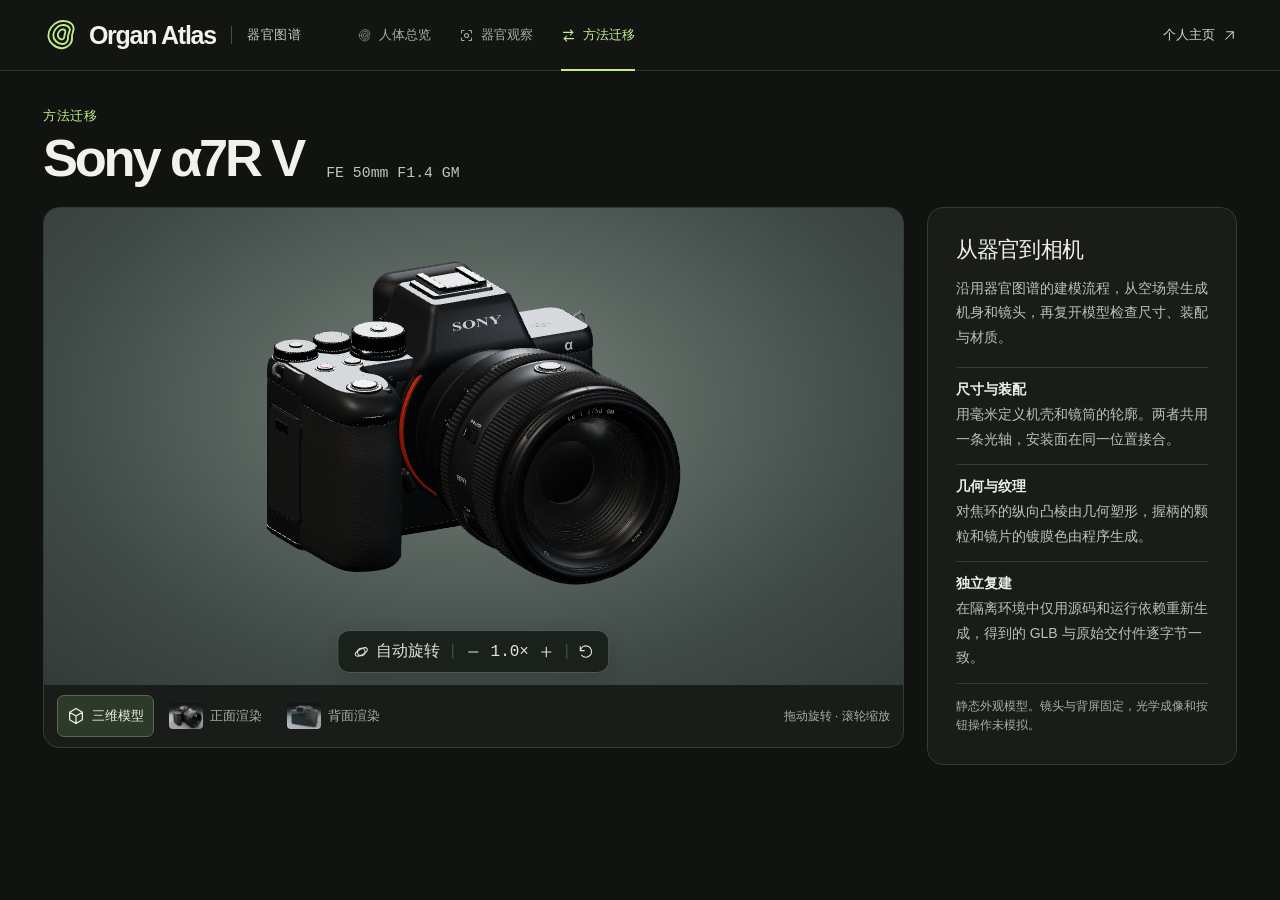
==== method-transfer.html @ c72a72d2 "Add method transfer exhibit with Sony Alpha 7R V camera" ====
<!doctype html>
<html lang="zh-CN">
<head>
  <meta charset="utf-8">
  <meta name="viewport" content="width=device-width, initial-scale=1">
  <meta name="theme-color" content="#111412">
  <meta name="description" content="在 Organ Atlas 旋转查看 Sony α7R V，了解器官模型的程序化建模方法如何用于相机外观。">
  <link rel="icon" type="image/svg+xml" href="./favicon.svg">
  <title>方法迁移 · Sony α7R V · Organ Atlas</title>
  <link rel="stylesheet" href="./style.css">
  <link rel="stylesheet" href="./body.css">
  <link rel="stylesheet" href="./method-transfer.css">
  <script type="importmap">{"imports":{"three":"./vendor/three/three.module.min.js"}}</script>
</head>
<body>
  <a class="skip-link" href="#transfer-main">进入相机展示</a>
  <svg class="symbols" aria-hidden="true" xmlns="http://www.w3.org/2000/svg"><defs>
    <symbol id="i-brand" viewBox="0 0 40 40"><path d="M6 20.5c0-5.9 4.4-12.6 10.8-15.1 5.6-2.2 14.2-.6 16.8 4.9 2 4.2-2 7.2-1.4 12.3.7 6.5-4.3 11.4-10.3 12.1C14.6 35.5 6 28.3 6 20.5Z"/><path d="M11.4 20c.3-5 4.2-10 9.1-10.9 4.4-.8 9.2 1.1 9.3 4.8.1 3.1-2.6 5.4-2 9.1.5 3.7-2.6 6.9-6.3 7-5.1.2-10.4-5.1-10.1-10Z"/><path d="M16.5 19.4c.5-3.4 3.6-6.1 6.3-5.5 2.5.6 2.4 2.7 1.5 4.9-1 2.3-.1 4.2-1.8 5.5-2.4 1.9-6.6-1.3-6-4.9Z"/></symbol>
    <symbol id="i-scan" viewBox="0 0 24 24"><path d="M8 4H5a1 1 0 0 0-1 1v3m12-4h3a1 1 0 0 1 1 1v3M4 16v3a1 1 0 0 0 1 1h3m8 0h3a1 1 0 0 0 1-1v-3"/><circle cx="12" cy="12" r="3.3"/></symbol>
    <symbol id="i-transfer" viewBox="0 0 24 24"><path d="M4 7h15m-4-4 4 4-4 4M20 17H5m4 4-4-4 4-4"/></symbol>
    <symbol id="i-external" viewBox="0 0 24 24"><path d="M6 18 18 6M7.5 6H18v10.5"/></symbol>
    <symbol id="i-cube" viewBox="0 0 24 24"><path d="m12 2 8.5 5v10L12 22l-8.5-5V7L12 2Zm0 10 8.5-5M12 12 3.5 7m8.5 5v10"/></symbol>
    <symbol id="i-orbit" viewBox="0 0 24 24"><ellipse cx="12" cy="12" rx="10" ry="4.3" transform="rotate(-30 12 12)"/><circle cx="12" cy="12" r="5.7"/></symbol>
    <symbol id="i-pause" viewBox="0 0 24 24"><path d="M8 5v14m8-14v14" stroke-width="3"/></symbol>
    <symbol id="i-minus" viewBox="0 0 24 24"><path d="M5 12h14"/></symbol>
    <symbol id="i-plus" viewBox="0 0 24 24"><path d="M5 12h14m-7-7v14"/></symbol>
    <symbol id="i-reset" viewBox="0 0 24 24"><path d="M3 10a8.5 8.5 0 1 1 2 7M3 4v6h6"/></symbol>
  </defs></svg>
  <header class="site-header"><div class="header-inner">
    <a class="brand" href="./#collection" aria-label="Organ Atlas 器官图谱，返回人体总览">
      <span class="brand-mark"><svg aria-hidden="true"><use href="#i-brand"/></svg></span>
      <span class="wordmark">Organ Atlas</span><span class="brand-cn">器官图谱</span>
    </a>
    <nav class="navigation" aria-label="页面导航">
      <a class="nav-item" href="./#collection"><svg class="icon" aria-hidden="true"><use href="#i-brand"/></svg>人体总览</a>
      <a class="nav-item" href="./?organ=heart"><svg class="icon" aria-hidden="true"><use href="#i-scan"/></svg>器官观察</a>
      <a class="nav-item active" href="./method-transfer.html" aria-current="page"><svg class="icon" aria-hidden="true"><use href="#i-transfer"/></svg>方法迁移</a>
    </nav>
    <a class="library-link" href="https://gfm156.com/">个人主页<svg class="icon" aria-hidden="true"><use href="#i-external"/></svg></a>
  </div></header>

  <main class="main transfer-main" id="transfer-main" tabindex="-1">
    <div class="transfer-heading">
      <div><p class="transfer-section">方法迁移</p><h1>Sony α7R V</h1></div>
      <p class="lens-name">FE 50mm F1.4 GM</p>
    </div>
    <div class="transfer-layout">
      <section class="camera-gallery" aria-label="相机模型与成品渲染">
        <div class="camera-stage" id="camera-stage">
          <canvas id="camera-canvas" tabindex="0" aria-label="Sony α7R V 三维模型。拖动或按方向键旋转，加减键缩放，Home 键复位。"></canvas>
          <img id="camera-photo" class="studio-photo" src="./media/method-transfer/sony-a7rv/front.webp" alt="Sony α7R V 及 50 毫米镜头的前斜视渲染" hidden>
          <div class="camera-status" id="camera-status" role="status">
            <span id="camera-message">正在载入相机模型…</span>
            <button id="camera-retry" type="button" hidden>重新加载</button>
          </div>
          <div class="dock camera-dock" id="camera-dock" role="group" aria-label="模型视角">
            <button id="camera-spin" type="button" aria-pressed="false" disabled><svg class="icon" aria-hidden="true"><use href="#i-orbit"/></svg><span>自动旋转</span></button>
            <i></i><button id="camera-zoom-out" type="button" title="缩小" aria-label="缩小" disabled><svg class="icon" aria-hidden="true"><use href="#i-minus"/></svg></button>
            <output class="mono" id="camera-zoom" aria-label="缩放倍数">1.0×</output>
            <button id="camera-zoom-in" type="button" title="放大" aria-label="放大" disabled><svg class="icon" aria-hidden="true"><use href="#i-plus"/></svg></button>
            <i></i><button id="camera-reset" type="button" title="复位视角" aria-label="复位视角" disabled><svg class="icon" aria-hidden="true"><use href="#i-reset"/></svg></button>
          </div>
        </div>
        <div class="gallery-strip">
          <div class="view-choices" role="group" aria-label="选择展示方式">
            <button type="button" data-mode="model" aria-pressed="true" aria-controls="camera-stage"><svg class="icon" aria-hidden="true"><use href="#i-cube"/></svg>三维模型</button>
            <button type="button" data-mode="front" aria-pressed="false" aria-controls="camera-stage"><img src="./media/method-transfer/sony-a7rv/front.webp" alt="">正面渲染</button>
            <button type="button" data-mode="rear" aria-pressed="false" aria-controls="camera-stage"><img src="./media/method-transfer/sony-a7rv/rear.webp" alt="">背面渲染</button>
          </div>
          <p id="camera-hint">拖动旋转 · 滚轮缩放</p>
        </div>
      </section>
      <aside class="method-notes" aria-labelledby="method-heading">
        <h2 id="method-heading">从器官到相机</h2>
        <p class="method-intro">沿用器官图谱的建模流程，从空场景生成机身和镜头，再复开模型检查尺寸、装配与材质。</p>
        <dl class="method-list">
          <div><dt>尺寸与装配</dt><dd>用毫米定义机壳和镜筒的轮廓。两者共用一条光轴，安装面在同一位置接合。</dd></div>
          <div><dt>几何与纹理</dt><dd>对焦环的纵向凸棱由几何塑形，握柄的颗粒和镜片的镀膜色由程序生成。</dd></div>
          <div><dt>独立复建</dt><dd>在隔离环境中仅用源码和运行依赖重新生成，得到的 GLB 与原始交付件逐字节一致。</dd></div>
        </dl>
        <p class="scope">静态外观模型。镜头与背屏固定，光学成像和按钮操作未模拟。</p>
      </aside>
    </div>
    <noscript>三维操作需要 JavaScript。<a href="./media/method-transfer/sony-a7rv/front.webp">查看相机正面渲染</a> · <a href="./media/method-transfer/sony-a7rv/rear.webp">查看背面渲染</a></noscript>
  </main>
  <script type="module" src="./method-transfer.js"></script>
</body>
</html>
---- style.css ----
:root {
  color-scheme: dark;
  --bg: #101310;
  --surface: #191c19;
  --line: #353a33;
  --soft-line: #2b302a;
  --text: #f0f2eb;
  --muted: #aaafa5;
  --lime: #c3ef89;
  --mono: "IBM Plex Mono", Consolas, "Liberation Mono", monospace;
  --sans: Inter, "Segoe UI", "Microsoft YaHei UI", "Microsoft YaHei", sans-serif;
  font-family: var(--sans);
  background: var(--bg);
  color: var(--text);
  -webkit-font-smoothing: antialiased;
}
* { box-sizing: border-box; }
html { scroll-behavior: smooth; }
body { margin: 0; min-width: 280px; }
button, a { -webkit-tap-highlight-color: transparent; touch-action: manipulation; }
button { font: inherit; color: inherit; background: none; border: 0; cursor: pointer; }
button:disabled { cursor: default; opacity: .38; }
a { color: inherit; text-decoration: none; }
button, a { transition: background-color .18s, color .18s, border-color .18s, box-shadow .18s; }
:focus-visible { outline: 2px solid var(--lime); outline-offset: 3px; }
[hidden] { display: none !important; }
h1,h2,h3,p,ul,dl,dd { margin: 0; }
.sr-only, .symbols { position: absolute; width: 1px; height: 1px; overflow: hidden; clip-path: inset(50%); }
.skip-link { position: fixed; top: 8px; left: 10px; z-index: 10; padding: 10px 14px; background: var(--lime); color: #18220f; transform: translateY(-150%); }
.skip-link:focus { transform: none; }
.icon { width: 19px; height: 19px; display: block; flex: 0 0 auto; fill: none; stroke: currentColor; stroke-width: 1.65; stroke-linecap: round; stroke-linejoin: round; }
.mono { font-family: var(--mono); font-variant-numeric: tabular-nums; }
.site-header { border-bottom: 1px solid var(--soft-line); background: #121512; }
.header-inner, .main { width: min(100%, 1700px); margin: 0 auto; padding-inline: clamp(20px, 3.35vw, 62px); }
.header-inner { height: 70px; display: flex; align-items: center; gap: clamp(24px, 4.3vw, 76px); }
.brand, .nav-item, .library-link, .heading-group, .note-heading h3, .step-controls, .dock, .stage-hint, .note-heading a { display: inline-flex; align-items: center; }
.brand { gap: 10px; flex: 0 0 auto; }
.brand-mark { width: 36px; height: 36px; display: grid; place-items: center; color: var(--lime); }
.brand-mark svg { width: 100%; height: 100%; fill: none; stroke: currentColor; stroke-width: 2.05; stroke-linecap: round; stroke-linejoin: round; }
.wordmark { font-size: 25px; font-weight: 650; line-height: 1; letter-spacing: -1.25px; }
.brand-cn { border-left: 1px solid #484e45; padding-left: 15px; margin-left: 5px; color: #c3c9bf; font-size: 13px; letter-spacing: .06em; }
.navigation { display: flex; align-items: stretch; height: 100%; gap: 28px; }
.nav-item { position: relative; gap: 7px; font-size: 13px; font-weight: 550; color: var(--muted); }
.nav-item .icon { width: 15px; height: 15px; }
.nav-item.active { color: var(--lime); }
.nav-item.active::after { content: ""; position: absolute; bottom: -1px; left: 0; right: 0; height: 2px; background: var(--lime); }
.library-link { margin-left: auto; gap: 7px; color: #d4d8ce; font-size: 13px; min-height: 44px; }
.library-link .icon { width: 15px; height: 15px; }
.nav-item:hover, .library-link:hover, .note-heading a:hover { color: var(--lime); }
.main { padding-top: clamp(20px, 3vh, 36px); padding-bottom: 32px; scroll-margin-top: 15px; }
.workbench { display: flex; flex-direction: column; gap: 24px; }
.observer { display: grid; grid-template-columns: minmax(0, 1fr) clamp(292px, 24%, 368px); gap: 18px; grid-template-areas: "stage panel"; }
.stage, .panel { height: clamp(463px, 61vh, 735px); border: 1px solid var(--line); border-radius: 17px; }
.stage { grid-area: stage; position: relative; overflow: hidden; isolation: isolate; background: radial-gradient(ellipse at 55% 49%, #30382f 0%, #252c25 30%, #1b211c 63%, #181d19 100%); }
.stage-grid { position: absolute; inset: 0; pointer-events: none; background-image: radial-gradient(circle, #9baa9638 .76px, transparent .95px); background-size: 19px 19px; mask-image: radial-gradient(ellipse at 53% 51%, #0002, #000 86%); }
.ruler { position: absolute; left: 0; top: 23%; bottom: 19%; width: 9px; opacity: .27; pointer-events: none; background: repeating-linear-gradient(to bottom, #a7b09f 0 1px, transparent 1px 14px); mask-image: linear-gradient(transparent,#000 16%,#000 85%,transparent); }
.ruler::after { content: ""; position: absolute; height: 100%; width: 5px; right: 0; background: repeating-linear-gradient(to bottom, transparent 0 1px, #202620 1px 56px); }
#scene { display: block; position: absolute; left: 9%; top: 22px; width: 89%; height: calc(100% - 72px); outline-offset: -5px; cursor: grab; touch-action: none; transition: opacity .22s ease-out; }
.stage.is-loading #scene { opacity: 0; transition-duration: .09s; }
#scene:active { cursor: grabbing; }
.stage-title { position: absolute; top: clamp(21px, 2.25vw, 37px); left: clamp(22px, 2.35vw, 40px); pointer-events: none; }
.specimen-meta { display: flex; align-items: center; gap: 9px; color: var(--lime); font-size: 12px; font-weight: 550; letter-spacing: .04em; }
.meta-signal { width: 7px; height: 7px; border-radius: 50%; background: var(--lime); box-shadow: 0 0 9px #c3ef8926; }
.specimen-meta i { width: 1px; height: 10px; background: #59634f; }
.specimen-meta .mono { color: #a9b59f; font-size: 11px; font-weight: 400; letter-spacing: .07em; }
.stage-title h1 { margin: 13px 0 3px; font-size: clamp(44px, 4.1vw, 71px); font-weight: 590; letter-spacing: -.055em; line-height: 1.12; }
#latin-name { color: #c5cebd; font: italic 23px/1.4 Georgia, "Times New Roman", serif; letter-spacing: -.02em; }
.stage-tools { position: absolute; top: 19px; right: 19px; display: flex; gap: 5px; }
.layers-toggle { display: none; }
.icon-btn { display: grid; place-items: center; width: 36px; height: 36px; border: 1px solid #59614f88; border-radius: 9px; color: #d4dbcb; }
.glass { background: #1b221bdb; }
.glass:hover, .step-controls button:hover { background: #3d453a; color: var(--text); }
.stage-tools .icon { width: 16px; height: 16px; }
.help-popover { position: absolute; top: 63px; right: 20px; z-index: 4; width: min(270px, calc(100% - 36px)); padding: 17px 18px; border: 1px solid #505b4b; border-radius: 12px; background: #20261ff7; box-shadow: 0 12px 34px #0005; }
.help-popover strong { font-size: 15px; }
.help-popover dl { margin-top: 10px; display: grid; grid-template-columns: auto 1fr; gap: 6px 12px; font-size: 12px; line-height: 1.55; }
.help-popover dt { color: var(--lime); }
.help-popover dd { color: #d0d7ca; }
.stage-base { position: absolute; bottom: 18px; left: 22px; right: 25px; display: grid; grid-template-columns: 1fr auto 1fr; align-items: end; pointer-events: none; }
.coordinate { width: 55px; height: 55px; align-self: center; }
.coordinate svg { display: block; width: 100%; height: 100%; overflow: visible; }
.coordinate line { stroke: currentColor; stroke-width: 1.45; }
.coordinate text { fill: currentColor; font: 9px var(--mono); text-anchor: middle; dominant-baseline: central; }
.coordinate [data-axis=x] { color: #d2a595; }
.coordinate [data-axis=y] { color: #b1ca97; }
.coordinate [data-axis=z] { color: #a2b7cf; }
.coordinate circle { fill: #d5dccd; }
.dock { pointer-events: auto; height: 43px; padding: 3px 5px; gap: 1px; border-radius: 12px; color: #dfe5d9; border: 1px solid #515a4c; background: #171d17eb; box-shadow: 0 5px 20px #0002; user-select: none; }
.dock button { display: inline-flex; align-items: center; justify-content: center; gap: 6px; min-width: 33px; height: 34px; padding: 0 7px; border-radius: 7px; }
.dock button .icon { width: 16px; height: 16px; }
.dock button:hover, .dock button[aria-pressed=true] { background: #333d2f; color: var(--lime); }
.dock i { height: 15px; width: 1px; background: #525b4e; margin: 0 2px; }
.dock .dock-spin { font-size: 12px; padding-inline: 8px; }
#zoom-value { min-width: 35px; text-align: center; font-size: 12px; color: #e1e8db; }
.stage-hint { justify-self: end; align-self: end; gap: 5px; font-size: 11px; color: #b4bdad; padding-bottom: 4px; }
.stage-hint .icon { width: 13px; height: 13px; }
.stage-message { position: absolute; left: 50%; top: 51%; z-index: 2; transform: translate(-50%, -50%); display: grid; justify-items: center; gap: 12px; padding: 12px 18px; border: 1px solid #54614c; border-radius: 12px; background: #1b221bf2; color: #e6ecdf; font-size: 13px; max-width: 85%; text-align: center; }
.load-content { display: flex; align-items: center; gap: 10px; }
.spinner { width: 15px; height: 15px; border-radius: 50%; border: 1.5px solid #65725d; border-top-color: var(--lime); animation: spin .8s linear infinite; flex: none; }
.stage-message.is-error .spinner { display: none; }
#retry { padding: 6px 14px; color: #20291b; background: var(--lime); border-radius: 6px; }
.panel { grid-area: panel; display: flex; flex-direction: column; min-width: 0; background: var(--surface); padding: 22px 18px 17px; }
.panel-heading, .note-heading { display: flex; align-items: center; justify-content: space-between; gap: 10px; }
.heading-group { gap: 9px; }
.heading-group > .icon { color: var(--lime); width: 21px; height: 21px; }
.panel h2 { font-size: 21px; font-weight: 600; line-height: 1.3; letter-spacing: -.045em; }
.part-count { color: #c2caba; font: 12px var(--mono); border: 1px solid #40473b; border-radius: 6px; min-width: 27px; padding: 3px 6px; text-align: center; }
.presets { display: grid; grid-template-columns: 1fr 1fr; margin: 19px 0 14px; padding: 3px; gap: 3px; background: #101410; border: 1px solid var(--soft-line); border-radius: 9px; }
.presets button { display: inline-flex; align-items: center; justify-content: center; gap: 6px; min-height: 33px; padding: 4px; border: 1px solid transparent; border-radius: 6px; font-size: 12px; color: #bbc3b4; }
.presets button:hover { color: var(--text); background: #252c24; }
.presets button[aria-pressed=true] { color: #e5eddf; background: #333b30; border-color: #495541; box-shadow: 0 1px 2px #0003; }
.presets .icon { width: 15px; height: 15px; }
.presets:has([data-view="segments"]) { grid-template-columns: repeat(3, minmax(0, 1fr)); margin-bottom: 7px; }
.presets:has([data-view="section"]):has([data-view="segments"]) { grid-template-columns: repeat(12, minmax(0, 1fr)); }
.presets:has([data-view="section"]):has([data-view="segments"]) button { grid-column: span 3; padding-inline: 1px; }
.presets:has([data-view="section"]):has([data-view="segments"]) button:nth-child(-n+3) { grid-column: span 4; }
.solo-part[hidden] { display: none; }
.solo-part { width: 100%; min-height: 32px; margin: 0 0 6px; padding: 3px 7px; color: var(--text); background: var(--surface); border: 1px solid var(--soft-line); border-radius: 6px; font: inherit; font-size: 12px; }
.table-head, .part-row { display: grid; grid-template-columns: minmax(0,1fr) 42px 42px; align-items: center; }
.table-head { color: #a2ac9c; text-align: center; font-size: 11px; padding: 4px 0 9px; border-bottom: 1px solid var(--line); }
.table-head span:first-child { text-align: left; }
.part-list { flex: 1 1 90px; min-height: 86px; list-style: none; padding: 0; overflow: auto; overscroll-behavior: contain; scrollbar-width: thin; scrollbar-color: #535d4c transparent; }
.part-row { position: relative; min-height: 44px; border-bottom: 1px solid var(--soft-line); }
.part-row:last-child { border-bottom: 0; }
.part-row.selected { background: #252e23; }
.part-name { text-align: left; font-size: 13px; min-width: 0; line-height: 1.4; display: flex; align-items: center; gap: 9px; padding: 9px 4px 9px 2px; min-height: 43px; color: #e0e6da; }
.part-name:hover { color: var(--lime); }
.swatch { width: 8px; height: 8px; flex-shrink: 0; border-radius: 3px; background: var(--part-color,#9da99a); box-shadow: 0 0 0 1px #ffffff1e inset; }
.part-row[data-mode=hidden] .part-name { color: #9aa294; }
.part-row[data-mode=hidden] .swatch { background: transparent; border: 1px dashed var(--part-color,#9da99a); }
.part-action { display: grid; place-items: center; width: 100%; height: 42px; position: relative; color: #adb7a7; }
.part-action .icon { width: 16px; height: 16px; }
.part-action:hover, .part-action[aria-pressed=true] { color: var(--lime); background: #2c3529; border-radius: 5px; }
.part-name:focus-visible, .part-action:focus-visible { outline-offset: -3px; border-radius: 5px; }
.specimen-note { margin-top: 13px; border-top: 1px solid var(--line); padding-top: 14px; }
.note-heading h3 { color: #e2e7dd; gap: 6px; font-size: 13px; font-weight: 600; }
.note-heading h3 .icon { width: 14px; height: 14px; color: #adba9e; }
.note-heading a { gap: 3px; font-size: 11px; color: var(--muted); }
.note-heading a .icon { width: 12px; height: 12px; }
#scope-note, #review { color: #b8c0b1; font-size: 12px; line-height: 1.65; overflow-wrap: anywhere; }
#scope-note { margin-top: 7px; }
#review { color: #a5ad9c; margin-top: 3px; }
.step-controls { gap: 4px; }
.step-controls button { display: grid; place-items: center; width: 30px; height: 30px; border: 1px solid var(--line); border-radius: 7px; background: var(--surface); color: #bfc7ba; }
.step-controls .icon { width: 14px; height: 14px; }
.observer:fullscreen, .observer.fallback-full { width: 100%; height: 100%; height: 100dvh; padding: 13px; gap: 12px; background: var(--bg); }
.observer.fallback-full { position: fixed; inset: 0; z-index: 20; }
.observer:is(:fullscreen,.fallback-full) :is(.stage,.panel) { height: 100%; min-height: 0; }
.observer:is(:fullscreen,.fallback-full) #scene { left: 2%; width: 96%; top: 15px; height: calc(100% - 65px); }
body.full-stage { overflow: hidden; }
.stage.switching .stage-title { animation: arrive .26s ease-out both; }
@keyframes arrive { from { opacity: .5; transform: translateY(5px); } to { opacity: 1; transform: none; } }
@keyframes spin { to { transform: rotate(1turn); } }
@media (min-width: 1450px) { .panel { padding: 25px 23px 20px; } .part-row { min-height: 47px; } .part-name { font-size: 14px; } }
@media (max-width: 1020px) {
  .header-inner, .main { padding-inline: 21px; }
  .workbench { gap: 20px; } .observer { grid-template-columns: minmax(0,1fr) 280px; gap: 12px; }
  .stage-hint { visibility: hidden; }
  .stage-base { left: 13px; right: 13px; }
  .coordinate { width: 42px; }
  .panel { padding-inline: 13px; }
  .stage-title h1 { font-size: 42px; }
}
@media (max-width: 760px) {
  .header-inner, .main { padding-inline: 16px; }
  .header-inner { height: 59px; gap: 15px; }
  .wordmark { font-size: 21px; } .brand { gap: 6px; } .brand-mark { width: 30px; height: 30px; }
  .brand-cn { padding-left: 10px; margin-left: 2px; font-size: 12px; }
  .navigation { display: none; }
  .main { padding-top: 15px; }
  .workbench { gap: 20px; } .observer { display: block; }
  .stage { height: clamp(365px, 55svh, 540px); border-radius: 13px; }
  .stage-title { top: 17px; left: 18px; }
  .stage-title h1 { font-size: 35px; margin: 7px 0 0; }
  #latin-name { font-size: 18px; }
  .specimen-meta { font-size: 11px; gap: 7px; }
  #scene { left: 3%; width: 95%; top: 36px; height: calc(100% - 91px); }
  .stage-base { bottom: 10px; grid-template-columns: 1fr auto 1fr; }
  .stage-tools { top: 11px; right: 10px; gap: 2px; align-items: center; }
  .stage-tools .icon-btn { width: 44px; height: 44px; border-color: transparent; background: #1b211bb3; }
  #fullscreen { display: none; }
  .layers-toggle { display: inline-flex; align-items: center; justify-content: center; gap: 6px; min-height: 44px; padding: 0 10px; border: 1px solid #6f865d; border-radius: 8px; color: var(--lime); background: #20291e; font-size: 12px; }
  .layers-toggle .icon { width: 15px; height: 15px; }
  .stage-hint { display: none; } .panel { display: none; padding: 13px 15px; border-radius: 13px; }
  .observer:is(:fullscreen,.fallback-full) { display: grid; grid-template-areas: "stage" "panel"; grid-template-columns: minmax(0,1fr); grid-template-rows: minmax(0,47%) minmax(0,1fr); gap: 7px; padding: max(6px, env(safe-area-inset-top)) 6px max(6px, env(safe-area-inset-bottom)); }
  .observer:is(:fullscreen,.fallback-full) .panel { display: flex; }
  .observer:is(:fullscreen,.fallback-full) #scene { top: 28px; height: calc(100% - 77px); }
  .observer:is(:fullscreen,.fallback-full) .presets { margin: 8px 0 5px; }
  .part-list { flex: 1 1 65px; min-height: 45px; }
  .table-head,.part-row { grid-template-columns: minmax(0,1fr) 48px 48px; }
  .part-action,.part-name { min-height: 45px; }
  .panel h2 { font-size: 20px; }
  .step-controls { gap: 0; } .step-controls button { width: 44px; height: 44px; border-color: transparent; background: transparent; }
  .dock { height: 46px; } .dock button { height: 44px; min-width: 44px; }
  .presets button { min-height: 40px; }
  .specimen-note { margin-top: 10px; }
}
@media (max-width: 760px) and (max-height: 700px) {
  .observer:is(:fullscreen,.fallback-full) .specimen-note { display: none; }
}
@media (max-width: 900px) and (orientation: landscape) and (max-height: 520px) {
  .observer:is(:fullscreen,.fallback-full) { display: grid; grid-template-columns: minmax(0,1fr) minmax(230px,34%); grid-template-rows: 1fr; grid-template-areas: "stage panel"; padding: 6px; gap: 6px; }
  .observer:is(:fullscreen,.fallback-full) .specimen-note { display: none; }
}
@media (max-width: 420px) {
  .header-inner, .main { padding-inline: 12px; }
  .library-link { font-size: 12px; gap: 3px; }
  .stage-title h1 { font-size: 32px; }
  .dock { gap: 0; padding-inline: 3px; }
  .dock .dock-spin { padding-inline: 6px; }
  .coordinate { width: 35px; }
}
@media (max-width: 335px) { .brand-cn, .coordinate { display: none; } .stage-base { display: flex; justify-content: center; } }
@media (prefers-reduced-motion: reduce) {
  *,*::before,*::after { scroll-behavior: auto !important; animation-duration: .01ms !important; animation-iteration-count: 1 !important; transition-duration: .01ms !important; }
}
---- body.css ----
.body-layout {
  --overview-height: clamp(585px, calc(100svh - 150px), 920px);
  display: grid;
  grid-template-columns: minmax(0, 1fr) clamp(265px, 23.5%, 355px);
  gap: 12px 18px;
}
.body-stage, .body-index { height: var(--overview-height); min-width: 0; border: 1px solid var(--line); border-radius: 17px; }
.body-stage { position: relative; isolation: isolate; overflow: hidden; background: radial-gradient(ellipse at 50% 42%, #29352e, #1b231e 52%, #151b17 95%); }
.body-stage .stage-grid { opacity: .65; background-size: 22px 22px; }
.body-viewport { position: absolute; inset: 11px 12px 54px; }
#body-canvas { width: 100%; height: 100%; display: block; touch-action: none; cursor: grab; outline-offset: -4px; }
#body-canvas:active { cursor: grabbing; }
.body-title { position: absolute; pointer-events: none; top: clamp(20px, 2.15vw, 36px); left: clamp(19px, 2.1vw, 38px); }
.body-title h1 { font-size: clamp(34px, 3.1vw, 55px); line-height: 1.2; margin: 8px 0 4px; font-weight: 600; letter-spacing: -.065em; }
.body-title p { color: #bdc7b7; font-size: 13px; line-height: 1.5; }
.body-framing { position: absolute; right: 17px; top: 17px; display: flex; gap: 2px; padding: 3px; background: #121913eb; border: 1px solid #424c3f; border-radius: 9px; }
.body-framing button, .body-dock button[data-facing] { padding: 0 11px; font-size: 13px; min-height: 32px; border-radius: 6px; color: #bcc6b6; }
.body-framing button[aria-pressed=true], .body-dock button[aria-pressed=true] { color: var(--lime); background: #33412e; }
.body-stage-foot { position: absolute; bottom: 13px; left: 17px; right: 17px; display: grid; grid-template-columns: 1fr auto 1fr; align-items: center; gap: 5px; pointer-events: none; }
.body-gesture { display: flex; align-items: center; gap: 6px; font-size: 11px; color: #abb7a4; }
.body-gesture .icon { width: 15px; height: 15px; }
.body-credit-button { min-height: 38px; font-size: 11px; justify-self: end; color: #bec9b7; pointer-events: auto; text-decoration: underline; text-decoration-color: #596653; text-underline-offset: 3px; }
.body-credit-button:hover { color: var(--lime); }
.body-labels, #body-leaders { position: absolute; inset: 0; width: 100%; height: 100%; pointer-events: none; overflow: visible; }
.body-tag { position: absolute; z-index: 1; display: inline-flex; align-items: center; gap: 6px; padding: 5px 8px; min-height: 27px; color: #d6e1cf; background: #1b241ddd; border: 1px solid #495847; border-radius: 5px; white-space: nowrap; font-size: 12px; line-height: 1.15; pointer-events: auto; }
.body-tag:hover,.body-tag[aria-pressed=true] { background: #2f3e29; border-color: #9bbe7c; color: #e0fac2; }
#body-leaders path { stroke: #82937a; stroke-opacity: .65; fill: none; stroke-width: 1; }
#body-leaders circle { fill: #b4c5a7; stroke: #1c251d; stroke-width: 1; }
#body-leaders g.active path { stroke: var(--lime); stroke-opacity: 1; }
#body-leaders g.active circle { fill: var(--lime); }
.body-message { position: absolute; z-index: 4; left: 50%; top: 50%; transform: translate(-50%,-50%); display: flex; align-items: center; gap: 9px; max-width: 88%; padding: 12px 15px; color: var(--text); background: #1a241cf2; border: 1px solid #56674c; border-radius: 9px; font-size: 13px; }
.body-message.failure { top: auto; bottom: 59px; transform: translateX(-50%); }
.body-message.failure .spinner { display: none; }
#body-retry { color: var(--lime); text-decoration: underline; white-space: nowrap; }
.body-index { display: flex; flex-direction: column; padding: 20px 17px 16px; background: var(--surface); }
.body-index-head { display: flex; justify-content: space-between; align-items: center; padding-bottom: 14px; border-bottom: 1px solid var(--line); }
.body-index h2 { font-size: 21px; font-weight: 600; letter-spacing: -.04em; }
.body-index-list { overflow-y: auto; overscroll-behavior: contain; scrollbar-width: thin; scrollbar-color: #52604d transparent; flex: 1; min-height: 80px; }
.body-region { padding-top: 11px; }
.body-region h3 { font-size: 12px; font-weight: 550; color: #aebba6; padding: 0 6px 5px; }
.body-index-row { width: 100%; display: flex; align-items: center; gap: 8px; text-align: left; min-height: 33px; padding: 4px 7px; border: 1px solid transparent; border-radius: 6px; color: #e2e9db; font-size: 14px; line-height: 1.35; }
.body-index-row::before { content: ''; width: 5px; height: 5px; border: 1px solid #84937d; border-radius: 50%; flex-shrink: 0; }
.body-index-row:hover, .body-index-row:focus-visible { color: var(--lime); background: #252e24; }
.body-index-row[aria-pressed=true] { color: var(--lime); background: #293425; border-color: #42523c; }
.body-index-row[aria-pressed=true]::before { background: var(--lime); border-color: var(--lime); }
.body-index-row[data-missing=true]::after { content: '未载入'; margin-left: auto; font-size: 11px; color: #dfbc98; }
.body-selection { margin-top: 13px; padding-top: 13px; border-top: 1px solid var(--line); }
.body-selection-summary { min-height: 45px; display: flex; align-items: center; gap: 9px; margin-bottom: 10px; }
.body-selection-summary img { object-fit: contain; width: 49px; height: 49px; }
.body-selection-summary strong, .body-selection-summary span { display: block; }
.body-selection-summary strong { font-size: 15px; line-height: 1.4; }
.body-selection-summary span { margin-top: 3px; font-size: 11px; line-height: 1.35; color: var(--muted); }
#body-clear { margin-left: auto; padding: 3px; color: #bfcdb6; font-size: 11px; white-space: nowrap; min-height: 33px; }
#body-open { width: 100%; min-height: 39px; display: flex; align-items: center; justify-content: center; gap: 7px; border-radius: 7px; background: var(--lime); color: #172210; font-size: 13px; font-weight: 650; }
#body-open .icon { width: 15px; height: 15px; }
#body-open:disabled { background: #2c342a; color: #afb9aa; opacity: 1; }
.mobile-location { display: none; }
.body-footnote { grid-column: 1/-1; color: #9ca896; font-size: 12px; line-height: 1.5; padding-inline: 2px; }
#body-credit { width: min(390px, calc(100% - 34px)); padding: 22px; border: 1px solid #515d4a; border-radius: 12px; color: var(--text); background: #1b221c; box-shadow: 0 15px 55px #0006; }
#body-credit::backdrop { background: #0a0e0ba8; }
#body-credit h2 { font-size: 21px; } #body-credit p { font-size: 13px; line-height: 1.6; color: #c5cebd; margin-top: 10px; }
#body-credit > div { display: flex; align-items: center; justify-content: space-between; margin-top: 15px; gap: 12px; }
#body-credit a { color: var(--lime); font-size: 13px; }
#body-credit button { padding: 7px 14px; border: 1px solid var(--line); border-radius: 6px; }
.detail-bar, .detail-switch, .back-body { display: flex; align-items: center; }
.detail-bar { justify-content: space-between; gap: 12px; margin: -5px 1px -10px; }
.detail-switch, .back-body { gap: 8px; font-size: 13px; color: #c5cebe; }
.back-body,.detail-switch label { min-height: 35px; align-content: center; }
.back-body:hover { color: var(--lime); } .back-body .icon { width: 15px; height: 15px; }
.detail-switch select,.mobile-location select { color: var(--text); background: #1d241d; border: 1px solid #465140; border-radius: 7px; padding: 6px 7px; min-width: 100px; font: inherit; }
.detail-switch .step-controls { display: flex; }
#workspace { scroll-margin-top: 100px; } #collection { scroll-margin-top: 100px; }
@media (min-width: 761px) { #workspace .stage,#workspace .panel { height: clamp(475px, calc(100svh - 178px), 870px); } }
@media (max-width: 1020px) {
  .body-layout { grid-template-columns: minmax(0,1fr) 254px; gap: 10px; } .body-index { padding-inline: 13px; }
  .body-stage-foot { left: 11px; right: 11px; } .body-gesture { font-size: 10px; } .body-title p { font-size: 12px; }
}
@media (min-width: 761px) and (max-height: 780px) {
  .body-layout { --overview-height: max(505px, calc(100svh - 133px)); } .body-index { padding-top: 15px; }
  .body-index-row { min-height: 29px; } .body-region { padding-top: 7px; } .body-index-head { padding-bottom: 9px; }
  .body-selection { margin-top: 6px; padding-top: 7px; } .body-selection-summary { margin-bottom: 5px; }
}
@media (max-width: 760px) {
  .body-layout { display: flex; flex-direction: column; gap: 10px; }
  .body-stage { height: clamp(390px, 64svh, 710px); border-radius: 13px; }
  .body-title { left: 15px; top: 15px; } .body-title h1 { font-size: 29px; margin: 5px 0 0; } .body-title p { display: none; }
  .body-viewport { inset: 32px 3px 46px; } .body-framing { right: 9px; top: 9px; } .body-framing button { min-height: 34px; padding-inline: 9px; }
  .body-index { height: auto; padding: 12px 13px; border-radius: 11px; }
  .body-index-head,.body-index-list,.body-gesture { display: none; }
  .mobile-location { display:flex; align-items:center; gap:12px; color:#c5cebf; font-size:13px; }
  .mobile-location select { flex:1; min-height:42px; }
  .body-selection { display: flex; align-items: center; gap: 8px; margin-top: 9px; padding-top: 8px; }
  .body-selection-summary { flex: 1; min-width: 0; margin: 0; gap: 5px; }
  .body-selection-summary img { width: 33px; height: 38px; } .body-selection-summary strong { font-size: 13px; }
  .body-selection-summary span { font-size: 10px; } #body-clear { display:none; }
  #body-open { width: auto; flex-shrink: 0; padding-inline: 11px; min-height:43px; }
  .body-stage-foot { grid-template-columns: 1fr auto 1fr; bottom: 7px; left: 7px; right: 7px; }
  .body-dock { grid-column: 2; } .body-credit-button { font-size: 10px; padding: 2px; line-height: 1.3; }
  .body-tag { font-size: 11px; min-height: 26px; padding: 4px 6px; } .body-footnote { font-size: 11px; }
  .detail-bar { margin: 0 0 -10px; } .detail-switch label { display: none; } .detail-switch .step-controls { display:none; }
  .detail-switch select { min-height: 40px; }
  .site-header .navigation { display: flex; gap: 13px; margin-left: auto; }
  .site-header .nav-item { font-size: 12px; white-space: nowrap; } .site-header .nav-item .icon { display: none; }
  .site-header .library-link { margin-left: 0; font-size: 11px; } .site-header .brand-cn { display: none; }
}
@media (max-width: 440px) {
  .header-inner { gap: 9px; } .wordmark { font-size: 19px; } .brand-mark { width: 27px; height: 27px; }
  .site-header .navigation { gap: 10px; } .site-header .library-link { font-size: 0; gap:0; width: 25px; justify-content: center; }
  .site-header .library-link .icon { width: 16px; height: 16px; }
  .body-stage-foot .dock button { min-width: 36px; } .body-stage-foot .dock button[data-facing] { padding-inline: 5px; }
}
@media (max-width: 340px) { .body-credit-button { font-size:9px; } .body-tag { font-size:10px; } }
@media (max-width: 350px) {
  .site-header .navigation { gap: 7px; }
  .site-header .brand { gap: 4px; }
  .site-header .wordmark { font-size: 16px; }
  .site-header .brand-mark { width: 21px; height: 21px; }
}
---- method-transfer.css ----
.transfer-main { padding-top: clamp(25px, 4vh, 54px); }
.transfer-heading { display: flex; flex-wrap: wrap; align-items: flex-end; gap: 8px 23px; margin-bottom: 23px; }
.transfer-section { color: var(--lime); font-size: 13px; font-weight: 580; letter-spacing: .055em; margin-bottom: 7px; }
.transfer-heading h1 { font-size: clamp(40px, 4.1vw, 64px); font-weight: 590; line-height: 1; letter-spacing: -.06em; }
.lens-name { font-family: var(--mono); font-size: clamp(14px, 1.16vw, 19px); line-height: 1; color: #c0c7ba; padding-bottom: .27em; }
.transfer-layout { display: grid; grid-template-columns: minmax(0, 1fr) clamp(280px, 26%, 390px); gap: clamp(16px, 1.8vw, 28px); align-items: start; }
.camera-gallery { overflow: hidden; border: 1px solid var(--line); border-radius: 16px; background: var(--surface); }
.camera-stage { position: relative; overflow: hidden; isolation: isolate; height: clamp(365px, 53vh, 650px); background: radial-gradient(ellipse at 50% 41%, #78817b 0, #59645f 37%, #3f4946 70%, #333b39 100%); }
#camera-canvas { position: absolute; inset: 1.6% 0 auto; width: 100%; height: calc(96.8% - 48px); display: block; touch-action: none; cursor: grab; outline-offset: -5px; }
#camera-canvas:active { cursor: grabbing; }
.studio-photo { width: 100%; height: 100%; display: block; object-fit: contain; background: #222628; }
.camera-dock { position: absolute; bottom: 12px; left: 50%; transform: translateX(-50%); max-width: calc(100% - 16px); white-space: nowrap; }
.camera-dock button:first-child { display: inline-flex; gap: 6px; padding-inline: 10px; }
.camera-dock button[aria-pressed=true] { color: var(--lime); }
.camera-status { position: absolute; left: 50%; top: 45%; transform: translate(-50%,-50%); width: max-content; max-width: 86%; padding: 11px 16px; border-radius: 8px; background: #18201eee; text-align: center; color: #eef3ea; line-height: 1.6; font-size: 13px; }
.camera-status button { display: block; margin: 5px auto 0; padding: 6px 11px; text-decoration: underline; color: var(--lime); }
.gallery-strip { display: flex; justify-content: space-between; align-items: center; flex-wrap: wrap; gap: 7px 16px; padding: 10px 13px; }
.view-choices { display: flex; flex-wrap: wrap; gap: 5px; }
.view-choices button { display: inline-flex; align-items: center; justify-content: center; min-height: 42px; gap: 7px; padding: 4px 9px; color: var(--muted); border-radius: 7px; font-size: 13px; border: 1px solid transparent; }
.view-choices button:hover { color: var(--text); background: #242a24; }
.view-choices button[aria-pressed=true] { border-color: #586951; background: #2d3929; color: #e8f5de; }
.view-choices .icon { width: 18px; height: 18px; }
.view-choices img { width: 34px; height: 26px; border-radius: 4px; object-fit: cover; }
#camera-hint { font-size: 12px; line-height: 1.5; color: var(--muted); }
.method-notes { padding: clamp(21px, 2.2vw, 34px); background: var(--surface); border: 1px solid var(--line); border-radius: 16px; }
.method-notes h2 { font-size: clamp(22px, 1.75vw, 30px); line-height: 1.2; font-weight: 580; letter-spacing: -.035em; }
.method-intro,.method-list dd { color: #bbc3b7; font-size: 14px; line-height: 1.75; }
.method-intro { margin: 12px 0 18px; }
.method-list > div { border-top: 1px solid var(--line); padding: 13px 0; }
.method-list dt { margin-bottom: 3px; color: #edf1e9; font-size: 14px; font-weight: 600; }
.scope { padding-top: 13px; border-top: 1px solid var(--line); color: var(--muted); font-size: 12px; line-height: 1.65; }
.transfer-main noscript a { text-decoration: underline; }
@media (max-width: 800px) {
  .transfer-layout { grid-template-columns: minmax(0,1fr); }
  .camera-stage { height: clamp(335px, 53vw, 480px); }
  .method-list { display: grid; grid-template-columns: repeat(3, minmax(0,1fr)); gap: 0 22px; }
}
@media (max-width: 550px) {
  .transfer-main { padding-top: 24px; }
  .transfer-heading { margin-bottom: 17px; gap: 9px 20px; }
  .transfer-heading h1 { font-size: 38px; }
  .lens-name { font-size: 13px; }
  .camera-stage { height: clamp(285px, 79vw, 375px); }
  .camera-gallery,.method-notes { border-radius: 12px; }
  .gallery-strip { padding: 7px; }
  .view-choices { width: 100%; gap: 3px; }
  .view-choices button { flex: 1; font-size: 12px; gap: 5px; padding-inline: 3px; }
  #camera-hint { margin: 0 5px; font-size: 11px; }
  .method-list { display: block; }
  .camera-dock button { min-height: 36px; }
}
@media (max-width: 335px) {
  .view-choices img { width: 22px; height: 21px; }
}
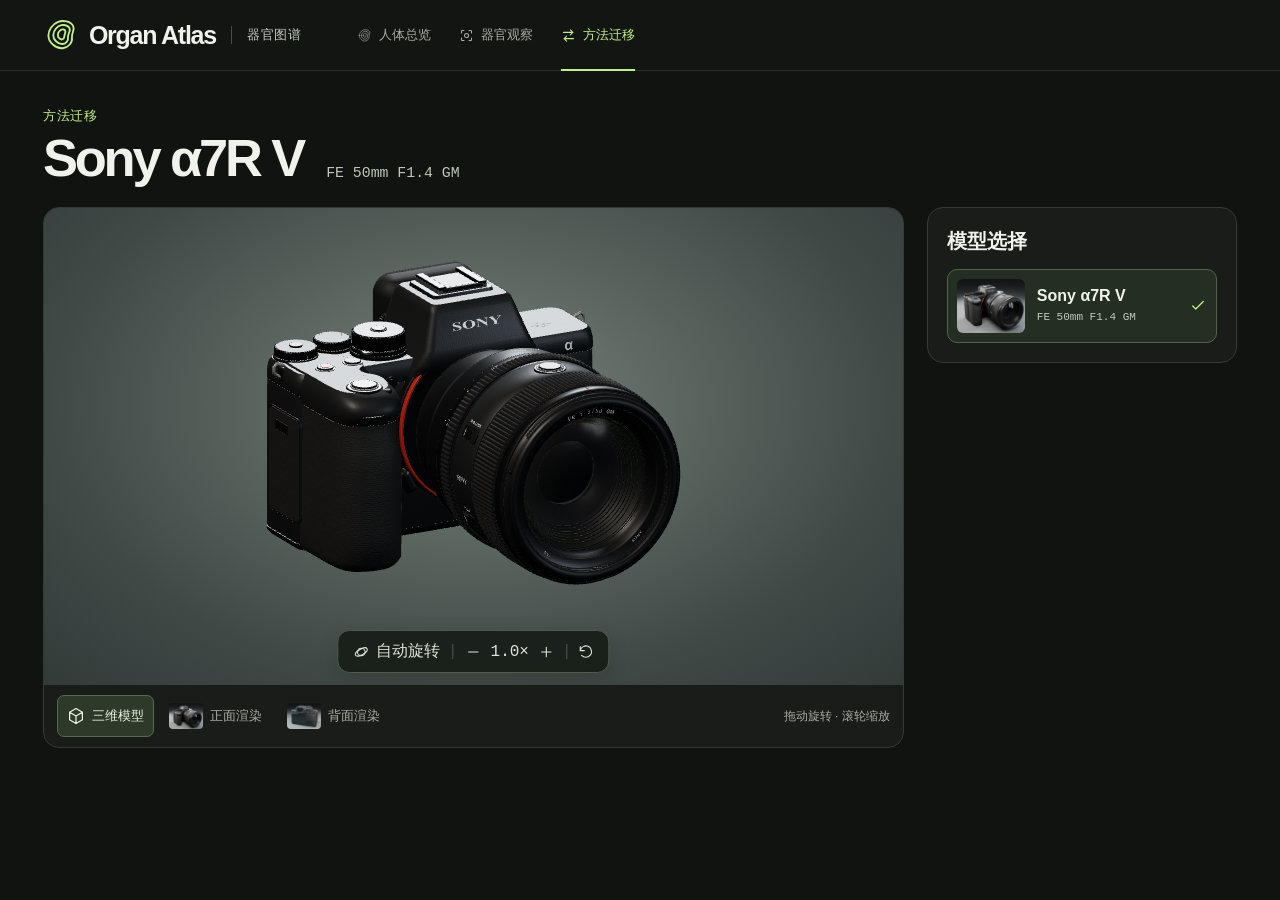
==== commit 599373fe: "Turn the method transfer sidebar into a model picker" ====
--- a/method-transfer.html
+++ b/method-transfer.html
@@ -4,12 +4,12 @@
   <meta charset="utf-8">
   <meta name="viewport" content="width=device-width, initial-scale=1">
   <meta name="theme-color" content="#111412">
-  <meta name="description" content="在 Organ Atlas 旋转查看 Sony α7R V，了解器官模型的程序化建模方法如何用于相机外观。">
+  <meta name="description" content="在 Organ Atlas 的方法迁移展区选择模型，旋转查看 Sony α7R V 相机或切换正面、背面渲染。">
   <link rel="icon" type="image/svg+xml" href="./favicon.svg">
   <title>方法迁移 · Sony α7R V · Organ Atlas</title>
   <link rel="stylesheet" href="./style.css">
   <link rel="stylesheet" href="./body.css">
-  <link rel="stylesheet" href="./method-transfer.css">
+  <link rel="stylesheet" href="./method-transfer.css?v=2">
   <script type="importmap">{"imports":{"three":"./vendor/three/three.module.min.js"}}</script>
 </head>
 <body>
@@ -18,7 +18,7 @@
     <symbol id="i-brand" viewBox="0 0 40 40"><path d="M6 20.5c0-5.9 4.4-12.6 10.8-15.1 5.6-2.2 14.2-.6 16.8 4.9 2 4.2-2 7.2-1.4 12.3.7 6.5-4.3 11.4-10.3 12.1C14.6 35.5 6 28.3 6 20.5Z"/><path d="M11.4 20c.3-5 4.2-10 9.1-10.9 4.4-.8 9.2 1.1 9.3 4.8.1 3.1-2.6 5.4-2 9.1.5 3.7-2.6 6.9-6.3 7-5.1.2-10.4-5.1-10.1-10Z"/><path d="M16.5 19.4c.5-3.4 3.6-6.1 6.3-5.5 2.5.6 2.4 2.7 1.5 4.9-1 2.3-.1 4.2-1.8 5.5-2.4 1.9-6.6-1.3-6-4.9Z"/></symbol>
     <symbol id="i-scan" viewBox="0 0 24 24"><path d="M8 4H5a1 1 0 0 0-1 1v3m12-4h3a1 1 0 0 1 1 1v3M4 16v3a1 1 0 0 0 1 1h3m8 0h3a1 1 0 0 0 1-1v-3"/><circle cx="12" cy="12" r="3.3"/></symbol>
     <symbol id="i-transfer" viewBox="0 0 24 24"><path d="M4 7h15m-4-4 4 4-4 4M20 17H5m4 4-4-4 4-4"/></symbol>
-    <symbol id="i-external" viewBox="0 0 24 24"><path d="M6 18 18 6M7.5 6H18v10.5"/></symbol>
+    <symbol id="i-check" viewBox="0 0 24 24"><path d="m5 12 4 4 10-10"/></symbol>
     <symbol id="i-cube" viewBox="0 0 24 24"><path d="m12 2 8.5 5v10L12 22l-8.5-5V7L12 2Zm0 10 8.5-5M12 12 3.5 7m8.5 5v10"/></symbol>
     <symbol id="i-orbit" viewBox="0 0 24 24"><ellipse cx="12" cy="12" rx="10" ry="4.3" transform="rotate(-30 12 12)"/><circle cx="12" cy="12" r="5.7"/></symbol>
     <symbol id="i-pause" viewBox="0 0 24 24"><path d="M8 5v14m8-14v14" stroke-width="3"/></symbol>
@@ -36,7 +36,6 @@
       <a class="nav-item" href="./?organ=heart"><svg class="icon" aria-hidden="true"><use href="#i-scan"/></svg>器官观察</a>
       <a class="nav-item active" href="./method-transfer.html" aria-current="page"><svg class="icon" aria-hidden="true"><use href="#i-transfer"/></svg>方法迁移</a>
     </nav>
-    <a class="library-link" href="https://gfm156.com/">个人主页<svg class="icon" aria-hidden="true"><use href="#i-external"/></svg></a>
   </div></header>
 
   <main class="main transfer-main" id="transfer-main" tabindex="-1">
@@ -70,19 +69,19 @@
           <p id="camera-hint">拖动旋转 · 滚轮缩放</p>
         </div>
       </section>
-      <aside class="method-notes" aria-labelledby="method-heading">
-        <h2 id="method-heading">从器官到相机</h2>
-        <p class="method-intro">沿用器官图谱的建模流程，从空场景生成机身和镜头，再复开模型检查尺寸、装配与材质。</p>
-        <dl class="method-list">
-          <div><dt>尺寸与装配</dt><dd>用毫米定义机壳和镜筒的轮廓。两者共用一条光轴，安装面在同一位置接合。</dd></div>
-          <div><dt>几何与纹理</dt><dd>对焦环的纵向凸棱由几何塑形，握柄的颗粒和镜片的镀膜色由程序生成。</dd></div>
-          <div><dt>独立复建</dt><dd>在隔离环境中仅用源码和运行依赖重新生成，得到的 GLB 与原始交付件逐字节一致。</dd></div>
-        </dl>
-        <p class="scope">静态外观模型。镜头与背屏固定，光学成像和按钮操作未模拟。</p>
+      <aside class="model-picker" aria-labelledby="model-heading">
+        <h2 id="model-heading">模型选择</h2>
+        <ul class="model-options">
+          <li><button class="model-option" id="select-camera" type="button" aria-current="true" aria-controls="camera-stage">
+            <img src="./media/method-transfer/sony-a7rv/front.webp" alt="" width="76" height="60">
+            <span class="model-label"><strong>Sony α7R V</strong><small>FE 50mm F1.4 GM</small></span>
+            <svg class="icon" aria-hidden="true"><use href="#i-check"/></svg>
+          </button></li>
+        </ul>
       </aside>
     </div>
     <noscript>三维操作需要 JavaScript。<a href="./media/method-transfer/sony-a7rv/front.webp">查看相机正面渲染</a> · <a href="./media/method-transfer/sony-a7rv/rear.webp">查看背面渲染</a></noscript>
   </main>
-  <script type="module" src="./method-transfer.js"></script>
+  <script type="module" src="./method-transfer.js?v=2"></script>
 </body>
 </html>
--- a/method-transfer.css
+++ b/method-transfer.css
@@ -22,18 +22,21 @@
 .view-choices .icon { width: 18px; height: 18px; }
 .view-choices img { width: 34px; height: 26px; border-radius: 4px; object-fit: cover; }
 #camera-hint { font-size: 12px; line-height: 1.5; color: var(--muted); }
-.method-notes { padding: clamp(21px, 2.2vw, 34px); background: var(--surface); border: 1px solid var(--line); border-radius: 16px; }
-.method-notes h2 { font-size: clamp(22px, 1.75vw, 30px); line-height: 1.2; font-weight: 580; letter-spacing: -.035em; }
-.method-intro,.method-list dd { color: #bbc3b7; font-size: 14px; line-height: 1.75; }
-.method-intro { margin: 12px 0 18px; }
-.method-list > div { border-top: 1px solid var(--line); padding: 13px 0; }
-.method-list dt { margin-bottom: 3px; color: #edf1e9; font-size: 14px; font-weight: 600; }
-.scope { padding-top: 13px; border-top: 1px solid var(--line); color: var(--muted); font-size: 12px; line-height: 1.65; }
+.model-picker { padding: clamp(16px, 1.5vw, 24px); background: var(--surface); border: 1px solid var(--line); border-radius: 16px; }
+.model-picker h2 { font-size: 20px; line-height: 1.3; font-weight: 600; }
+.model-options { display: grid; gap: 8px; padding: 0; margin-top: 15px; list-style: none; }
+.model-option { width: 100%; display: flex; align-items: center; gap: 12px; padding: 9px; text-align: left; border: 1px solid var(--line); border-radius: 10px; }
+.model-option[aria-current=true] { background: #252e23; border-color: #536447; }
+.model-option:hover { border-color: #839673; }
+.model-option img { width: 68px; height: 54px; object-fit: cover; border-radius: 6px; }
+.model-label { display: grid; gap: 5px; }
+.model-label strong { font-size: 16px; line-height: 1.2; }
+.model-label small { font: 11px/1.4 var(--mono); color: #c1c9ba; }
+.model-option .icon { flex-shrink: 0; width: 18px; height: 18px; margin-left: auto; color: var(--lime); }
 .transfer-main noscript a { text-decoration: underline; }
 @media (max-width: 800px) {
   .transfer-layout { grid-template-columns: minmax(0,1fr); }
   .camera-stage { height: clamp(335px, 53vw, 480px); }
-  .method-list { display: grid; grid-template-columns: repeat(3, minmax(0,1fr)); gap: 0 22px; }
 }
 @media (max-width: 550px) {
   .transfer-main { padding-top: 24px; }
@@ -41,12 +44,11 @@
   .transfer-heading h1 { font-size: 38px; }
   .lens-name { font-size: 13px; }
   .camera-stage { height: clamp(285px, 79vw, 375px); }
-  .camera-gallery,.method-notes { border-radius: 12px; }
+  .camera-gallery,.model-picker { border-radius: 12px; }
   .gallery-strip { padding: 7px; }
   .view-choices { width: 100%; gap: 3px; }
   .view-choices button { flex: 1; font-size: 12px; gap: 5px; padding-inline: 3px; }
   #camera-hint { margin: 0 5px; font-size: 11px; }
-  .method-list { display: block; }
   .camera-dock button { min-height: 36px; }
 }
 @media (max-width: 335px) {
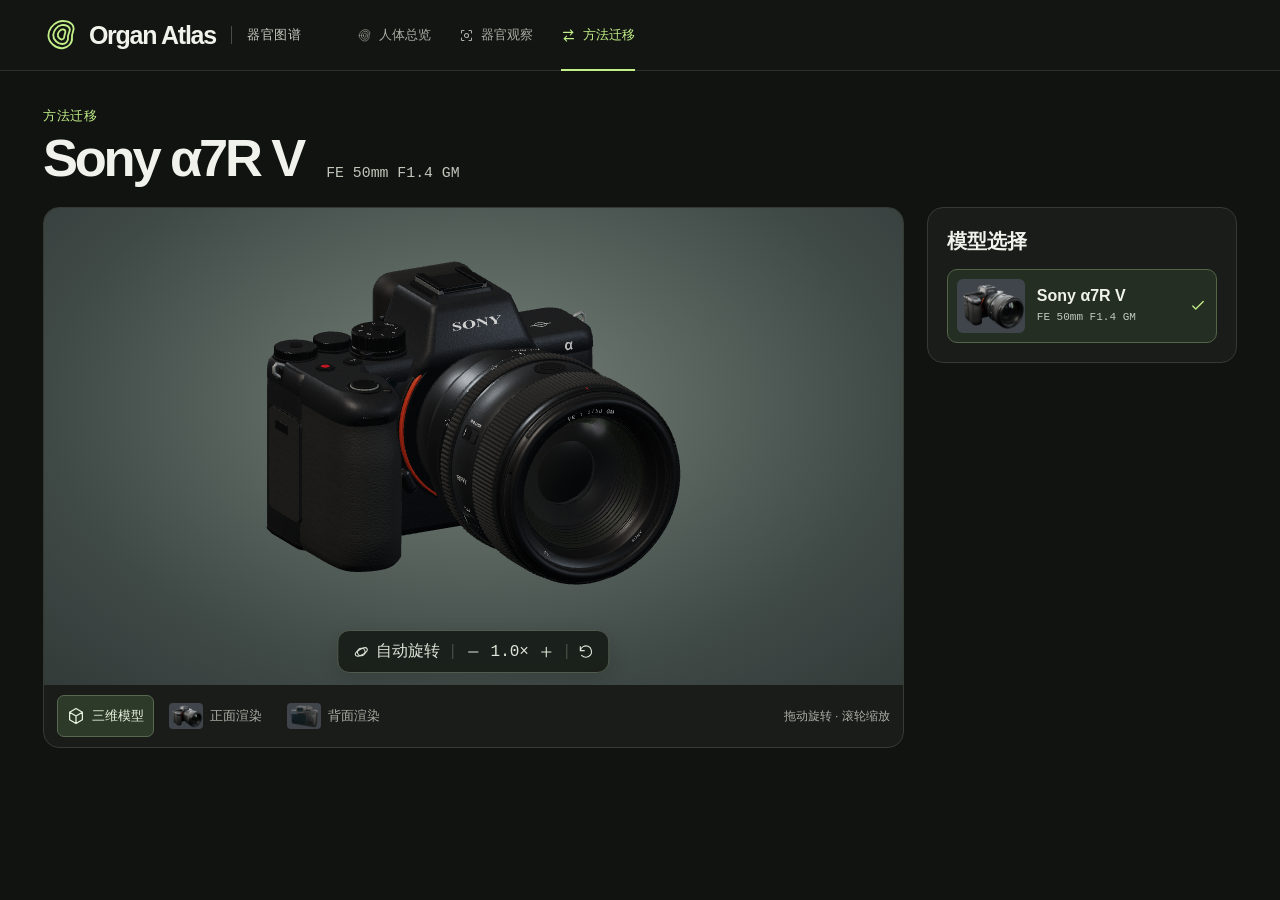
==== commit 6f3ccc7e: "Repaint the Sony exhibit and light its optical coatings" ====
--- a/method-transfer.html
+++ b/method-transfer.html
@@ -47,7 +47,7 @@
       <section class="camera-gallery" aria-label="相机模型与成品渲染">
         <div class="camera-stage" id="camera-stage">
           <canvas id="camera-canvas" tabindex="0" aria-label="Sony α7R V 三维模型。拖动或按方向键旋转，加减键缩放，Home 键复位。"></canvas>
-          <img id="camera-photo" class="studio-photo" src="./media/method-transfer/sony-a7rv/front.webp" alt="Sony α7R V 及 50 毫米镜头的前斜视渲染" hidden>
+          <img id="camera-photo" class="studio-photo" src="./media/method-transfer/sony-a7rv/front.webp?v=4829a8a84dec41" alt="Sony α7R V 及 50 毫米镜头的前斜视渲染" hidden>
           <div class="camera-status" id="camera-status" role="status">
             <span id="camera-message">正在载入相机模型…</span>
             <button id="camera-retry" type="button" hidden>重新加载</button>
@@ -63,8 +63,8 @@
         <div class="gallery-strip">
           <div class="view-choices" role="group" aria-label="选择展示方式">
             <button type="button" data-mode="model" aria-pressed="true" aria-controls="camera-stage"><svg class="icon" aria-hidden="true"><use href="#i-cube"/></svg>三维模型</button>
-            <button type="button" data-mode="front" aria-pressed="false" aria-controls="camera-stage"><img src="./media/method-transfer/sony-a7rv/front.webp" alt="">正面渲染</button>
-            <button type="button" data-mode="rear" aria-pressed="false" aria-controls="camera-stage"><img src="./media/method-transfer/sony-a7rv/rear.webp" alt="">背面渲染</button>
+            <button type="button" data-mode="front" aria-pressed="false" aria-controls="camera-stage"><img src="./media/method-transfer/sony-a7rv/front.webp?v=4829a8a84dec41" alt="">正面渲染</button>
+            <button type="button" data-mode="rear" aria-pressed="false" aria-controls="camera-stage"><img src="./media/method-transfer/sony-a7rv/rear.webp?v=858a9914c04546" alt="">背面渲染</button>
           </div>
           <p id="camera-hint">拖动旋转 · 滚轮缩放</p>
         </div>
@@ -73,15 +73,15 @@
         <h2 id="model-heading">模型选择</h2>
         <ul class="model-options">
           <li><button class="model-option" id="select-camera" type="button" aria-current="true" aria-controls="camera-stage">
-            <img src="./media/method-transfer/sony-a7rv/front.webp" alt="" width="76" height="60">
+            <img src="./media/method-transfer/sony-a7rv/front.webp?v=4829a8a84dec41" alt="" width="76" height="60">
             <span class="model-label"><strong>Sony α7R V</strong><small>FE 50mm F1.4 GM</small></span>
             <svg class="icon" aria-hidden="true"><use href="#i-check"/></svg>
           </button></li>
         </ul>
       </aside>
     </div>
-    <noscript>三维操作需要 JavaScript。<a href="./media/method-transfer/sony-a7rv/front.webp">查看相机正面渲染</a> · <a href="./media/method-transfer/sony-a7rv/rear.webp">查看背面渲染</a></noscript>
+    <noscript>三维操作需要 JavaScript。<a href="./media/method-transfer/sony-a7rv/front.webp?v=4829a8a84dec41">查看相机正面渲染</a> · <a href="./media/method-transfer/sony-a7rv/rear.webp?v=858a9914c04546">查看背面渲染</a></noscript>
   </main>
-  <script type="module" src="./method-transfer.js?v=2"></script>
+  <script type="module" src="./method-transfer.js?v=398ed46123e7d0"></script>
 </body>
 </html>
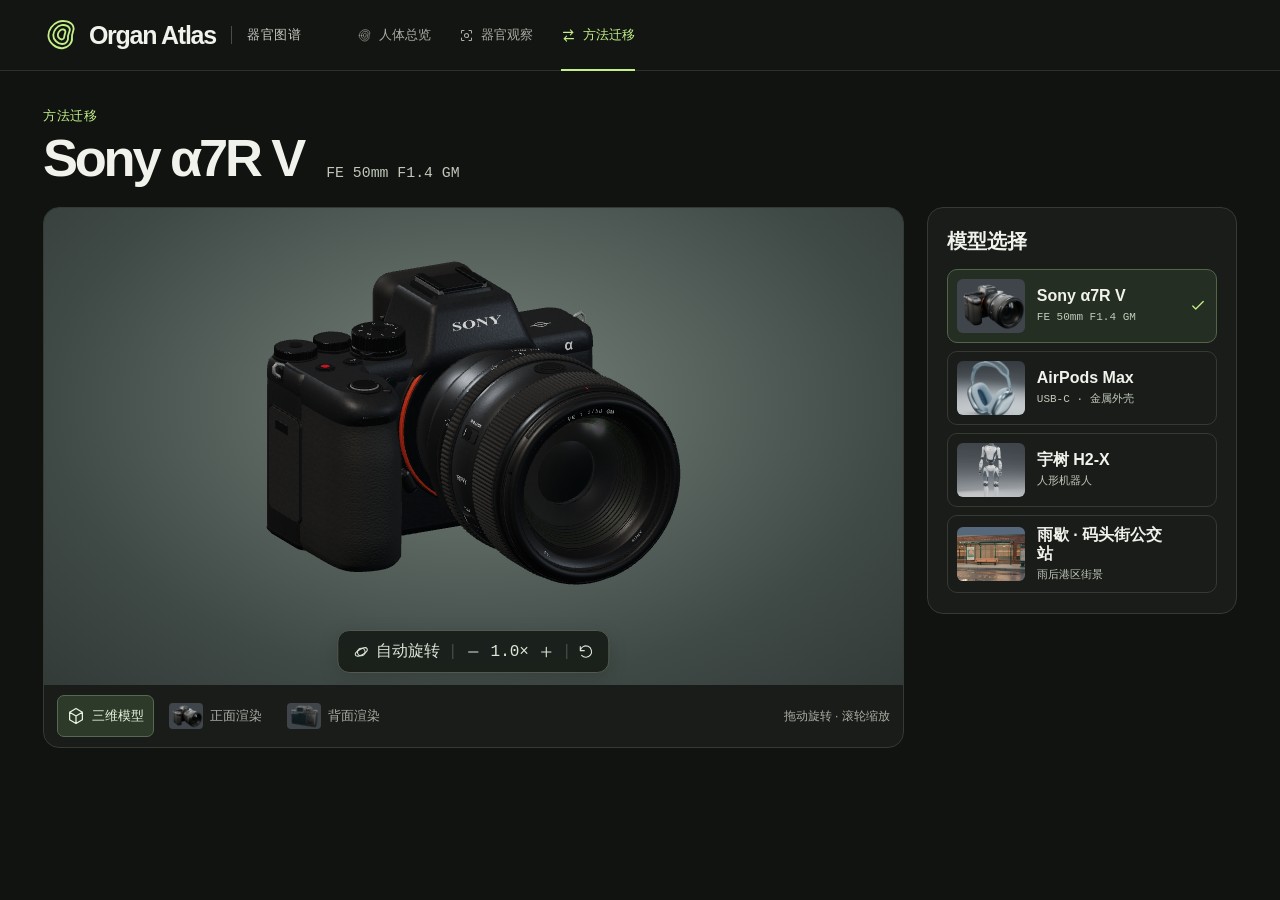
==== commit a0f519ca: "Exhibit AirPods Max, Unitree H2-X and the Quay Street bus stop" ====
--- a/method-transfer.html
+++ b/method-transfer.html
@@ -4,16 +4,16 @@
   <meta charset="utf-8">
   <meta name="viewport" content="width=device-width, initial-scale=1">
   <meta name="theme-color" content="#111412">
-  <meta name="description" content="在 Organ Atlas 的方法迁移展区选择模型，旋转查看 Sony α7R V 相机或切换正面、背面渲染。">
+  <meta name="description" content="在 Organ Atlas 旋转查看 Sony 相机、AirPods Max 耳机、宇树 H2-X 和码头街公交站，或切换到各件作品的成品渲染。">
   <link rel="icon" type="image/svg+xml" href="./favicon.svg">
-  <title>方法迁移 · Sony α7R V · Organ Atlas</title>
+  <title>方法迁移 · Organ Atlas</title>
   <link rel="stylesheet" href="./style.css">
   <link rel="stylesheet" href="./body.css">
-  <link rel="stylesheet" href="./method-transfer.css?v=2">
+  <link rel="stylesheet" href="./method-transfer.css?v=4">
   <script type="importmap">{"imports":{"three":"./vendor/three/three.module.min.js"}}</script>
 </head>
 <body>
-  <a class="skip-link" href="#transfer-main">进入相机展示</a>
+  <a class="skip-link" href="#transfer-main">进入模型展示</a>
   <svg class="symbols" aria-hidden="true" xmlns="http://www.w3.org/2000/svg"><defs>
     <symbol id="i-brand" viewBox="0 0 40 40"><path d="M6 20.5c0-5.9 4.4-12.6 10.8-15.1 5.6-2.2 14.2-.6 16.8 4.9 2 4.2-2 7.2-1.4 12.3.7 6.5-4.3 11.4-10.3 12.1C14.6 35.5 6 28.3 6 20.5Z"/><path d="M11.4 20c.3-5 4.2-10 9.1-10.9 4.4-.8 9.2 1.1 9.3 4.8.1 3.1-2.6 5.4-2 9.1.5 3.7-2.6 6.9-6.3 7-5.1.2-10.4-5.1-10.1-10Z"/><path d="M16.5 19.4c.5-3.4 3.6-6.1 6.3-5.5 2.5.6 2.4 2.7 1.5 4.9-1 2.3-.1 4.2-1.8 5.5-2.4 1.9-6.6-1.3-6-4.9Z"/></symbol>
     <symbol id="i-scan" viewBox="0 0 24 24"><path d="M8 4H5a1 1 0 0 0-1 1v3m12-4h3a1 1 0 0 1 1 1v3M4 16v3a1 1 0 0 0 1 1h3m8 0h3a1 1 0 0 0 1-1v-3"/><circle cx="12" cy="12" r="3.3"/></symbol>
@@ -40,16 +40,16 @@
 
   <main class="main transfer-main" id="transfer-main" tabindex="-1">
     <div class="transfer-heading">
-      <div><p class="transfer-section">方法迁移</p><h1>Sony α7R V</h1></div>
-      <p class="lens-name">FE 50mm F1.4 GM</p>
+      <div><p class="transfer-section">方法迁移</p><h1 id="exhibit-title"></h1></div>
+      <p class="lens-name" id="exhibit-subtitle"></p>
     </div>
     <div class="transfer-layout">
-      <section class="camera-gallery" aria-label="相机模型与成品渲染">
+      <section class="camera-gallery" aria-label="三维模型与成品渲染">
         <div class="camera-stage" id="camera-stage">
-          <canvas id="camera-canvas" tabindex="0" aria-label="Sony α7R V 三维模型。拖动或按方向键旋转，加减键缩放，Home 键复位。"></canvas>
-          <img id="camera-photo" class="studio-photo" src="./media/method-transfer/sony-a7rv/front.webp?v=4829a8a84dec41" alt="Sony α7R V 及 50 毫米镜头的前斜视渲染" hidden>
+          <canvas id="camera-canvas" tabindex="0" aria-label="三维模型。拖动或按方向键旋转，加减键缩放，Home 键复位。"></canvas>
+          <img id="camera-photo" class="studio-photo" alt="" hidden>
           <div class="camera-status" id="camera-status" role="status">
-            <span id="camera-message">正在载入相机模型…</span>
+            <span id="camera-message">正在载入模型…</span>
             <button id="camera-retry" type="button" hidden>重新加载</button>
           </div>
           <div class="dock camera-dock" id="camera-dock" role="group" aria-label="模型视角">
@@ -63,8 +63,8 @@
         <div class="gallery-strip">
           <div class="view-choices" role="group" aria-label="选择展示方式">
             <button type="button" data-mode="model" aria-pressed="true" aria-controls="camera-stage"><svg class="icon" aria-hidden="true"><use href="#i-cube"/></svg>三维模型</button>
-            <button type="button" data-mode="front" aria-pressed="false" aria-controls="camera-stage"><img src="./media/method-transfer/sony-a7rv/front.webp?v=4829a8a84dec41" alt="">正面渲染</button>
-            <button type="button" data-mode="rear" aria-pressed="false" aria-controls="camera-stage"><img src="./media/method-transfer/sony-a7rv/rear.webp?v=858a9914c04546" alt="">背面渲染</button>
+            <button type="button" data-mode="front" aria-pressed="false" aria-controls="camera-stage"><img alt=""><span></span></button>
+            <button type="button" data-mode="rear" aria-pressed="false" aria-controls="camera-stage"><img alt=""><span></span></button>
           </div>
           <p id="camera-hint">拖动旋转 · 滚轮缩放</p>
         </div>
@@ -72,16 +72,36 @@
       <aside class="model-picker" aria-labelledby="model-heading">
         <h2 id="model-heading">模型选择</h2>
         <ul class="model-options">
-          <li><button class="model-option" id="select-camera" type="button" aria-current="true" aria-controls="camera-stage">
+          <li><a class="model-option" id="select-camera" href="?model=sony-a7rv">
             <img src="./media/method-transfer/sony-a7rv/front.webp?v=4829a8a84dec41" alt="" width="76" height="60">
             <span class="model-label"><strong>Sony α7R V</strong><small>FE 50mm F1.4 GM</small></span>
             <svg class="icon" aria-hidden="true"><use href="#i-check"/></svg>
-          </button></li>
+          </a></li>
+          <li><a class="model-option" href="?model=airpods-max">
+            <img src="./media/method-transfer/airpods-max/hero.webp" alt="" width="76" height="60">
+            <span class="model-label"><strong>AirPods Max</strong><small>USB-C · 金属外壳</small></span>
+            <svg class="icon" aria-hidden="true"><use href="#i-check"/></svg>
+          </a></li>
+          <li><a class="model-option" href="?model=unitree-h2-x">
+            <img src="./media/method-transfer/unitree-h2-x/hero.webp" alt="" width="76" height="60">
+            <span class="model-label"><strong>宇树 H2-X</strong><small>人形机器人</small></span>
+            <svg class="icon" aria-hidden="true"><use href="#i-check"/></svg>
+          </a></li>
+          <li><a class="model-option" href="?model=quay-street">
+            <img src="./media/method-transfer/quay-street/evening.webp" alt="" width="76" height="60">
+            <span class="model-label"><strong>雨歇 · 码头街公交站</strong><small>雨后港区街景</small></span>
+            <svg class="icon" aria-hidden="true"><use href="#i-check"/></svg>
+          </a></li>
         </ul>
       </aside>
     </div>
-    <noscript>三维操作需要 JavaScript。<a href="./media/method-transfer/sony-a7rv/front.webp?v=4829a8a84dec41">查看相机正面渲染</a> · <a href="./media/method-transfer/sony-a7rv/rear.webp?v=858a9914c04546">查看背面渲染</a></noscript>
+    <noscript>启用 JavaScript 即可旋转模型，也可以直接查看渲染图。
+      <a href="./media/method-transfer/sony-a7rv/front.webp?v=4829a8a84dec41">相机</a> ·
+      <a href="./media/method-transfer/airpods-max/hero.webp">耳机</a> ·
+      <a href="./media/method-transfer/unitree-h2-x/hero.webp">机器人</a> ·
+      <a href="./media/method-transfer/quay-street/evening.webp">公交站</a>
+    </noscript>
   </main>
-  <script type="module" src="./method-transfer.js?v=398ed46123e7d0"></script>
+  <script type="module" src="./method-transfer.js?v=4"></script>
 </body>
 </html>
--- a/method-transfer.css
+++ b/method-transfer.css
@@ -26,7 +26,8 @@
 .model-picker h2 { font-size: 20px; line-height: 1.3; font-weight: 600; }
 .model-options { display: grid; gap: 8px; padding: 0; margin-top: 15px; list-style: none; }
 .model-option { width: 100%; display: flex; align-items: center; gap: 12px; padding: 9px; text-align: left; border: 1px solid var(--line); border-radius: 10px; }
-.model-option[aria-current=true] { background: #252e23; border-color: #536447; }
+.model-option[aria-current=page] { background: #252e23; border-color: #536447; }
+.model-option:not([aria-current]) .icon { visibility: hidden; }
 .model-option:hover { border-color: #839673; }
 .model-option img { width: 68px; height: 54px; object-fit: cover; border-radius: 6px; }
 .model-label { display: grid; gap: 5px; }
